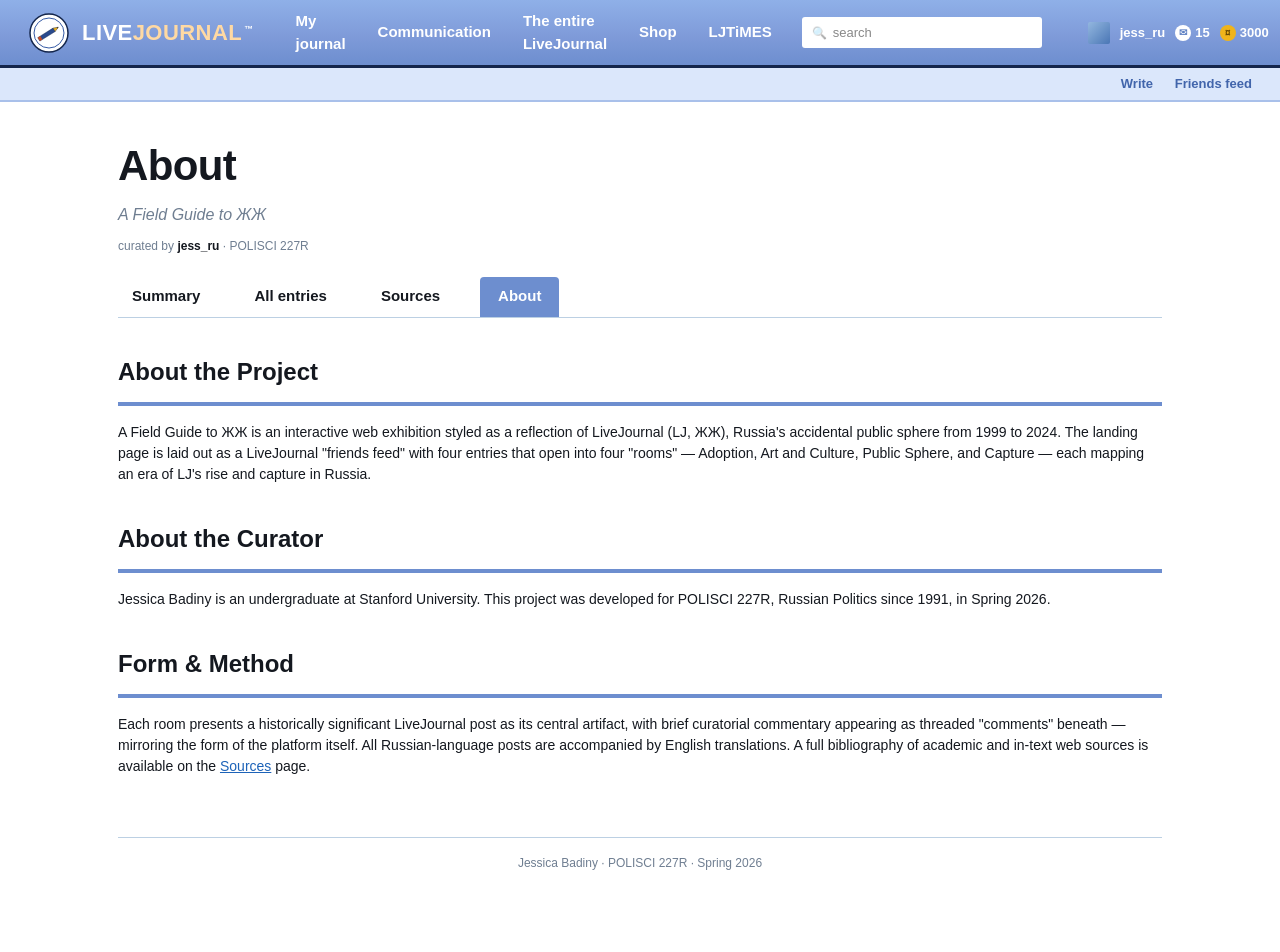
==== about.html @ 050419db "Add files via upload" ====
<!DOCTYPE html>
<html lang="en">
<head>
<meta charset="UTF-8" />
<meta name="viewport" content="width=device-width, initial-scale=1.0" />
<title>About — A Field Guide to ЖЖ</title>
<link rel="stylesheet" href="style.css" />
</head>
<body>
<nav class="lj-navbar">
  <a href="index.html" class="logo">
    <svg class="lj-icon" viewBox="0 0 42 42" xmlns="http://www.w3.org/2000/svg">
      <circle cx="21" cy="21" r="19" fill="#ffffff" stroke="#14264c" stroke-width="1.5"/>
      <circle cx="21" cy="21" r="15" fill="none" stroke="#355aa5" stroke-width="1"/>
      <g transform="rotate(-32 21 21)">
        <rect x="9" y="19" width="18" height="4" fill="#2a4a8d" stroke="#14264c" stroke-width="0.4"/>
        <rect x="9" y="19" width="3" height="4" fill="#c84d24"/>
        <polygon points="27,19 32,21 27,23" fill="#f0b41a" stroke="#14264c" stroke-width="0.4"/>
        <polygon points="30.5,20.2 32,21 30.5,21.8" fill="#3a2a14"/>
      </g>
    </svg>
    <span class="lj-wordmark">LIVE<span class="zhzh">JOURNAL</span><sup>™</sup></span>
  </a>
  <a href="index.html" class="nav-link">My journal</a>
  <a href="#" class="nav-link">Communication</a>
  <a href="#" class="nav-link">The entire LiveJournal</a>
  <a href="#" class="nav-link">Shop</a>
  <a href="#" class="nav-link">LJTiMES</a>
  <div class="search">search</div>
  <div class="user-chip">
    <span class="avatar"></span>
    <span class="username">jess_ru</span>
    <span class="badge"><span class="icon-mail">✉</span>15</span>
    <span class="badge"><span class="icon-coin">¤</span>3000</span>
    <a href="#" class="exit-link">exit</a>
  </div>
</nav>
<div class="lj-subnav">
  <a href="#">Write</a>
  <a href="index.html">Friends feed</a>
</div>
<main class="page">
  <h1 class="page-title">About</h1>
  <p class="page-subtitle">A Field Guide to ЖЖ</p>
  <p class="curator-line">curated by <strong>jess_ru</strong> · POLISCI 227R</p>
  <div class="page-tabs">
    <a href="index.html">Summary</a>
    <a href="index.html">All entries</a>
    <a href="sources.html">Sources</a>
    <a href="about.html" class="active">About</a>
  </div>

  <section class="top-stories-section">
    <h2 class="section-header">About the Project</h2>
    <p>A Field Guide to ЖЖ is an interactive web exhibition styled as a reflection of LiveJournal (LJ, ЖЖ), Russia's accidental public sphere from 1999 to 2024. The landing page is laid out as a LiveJournal "friends feed" with four entries that open into four "rooms" — Adoption, Art and Culture, Public Sphere, and Capture — each mapping an era of LJ's rise and capture in Russia.</p>

    <h2 class="section-header">About the Curator</h2>
    <p>Jessica Badiny is an undergraduate at Stanford University. This project was developed for POLISCI 227R, Russian Politics since 1991, in Spring 2026.</p>

    <h2 class="section-header">Form &amp; Method</h2>
    <p>Each room presents a historically significant LiveJournal post as its central artifact, with brief curatorial commentary appearing as threaded "comments" beneath — mirroring the form of the platform itself. All Russian-language posts are accompanied by English translations. A full bibliography of academic and in-text web sources is available on the <a href="sources.html">Sources</a> page.</p>
  </section>

  <p class="footer">
    Jessica Badiny · POLISCI 227R · Spring 2026
  </p>
</main>
</body>
</html>
---- style.css ----
/* Shared styles — A Field Guide to ЖЖ
   Visual direction: late-2000s LiveJournal redesign (Art. Lebedev Studio era):
   navy gradient header, LIVEJOURNAL wordmark + pencil-circle icon, light blue
   body, bold sans navigation, tab row under page title, white user chip. */

:root {
  /* Palette */
  --paper: #ffffff;          /* white body background */
  --paper-soft: #f3f8fc;
  --card: #ffffff;
  --nav-top: #7f9bd9;        /* light blue gradient — top */
  --nav-mid: #6d8ecf;        /* light blue gradient — mid */
  --nav-bot: #5c7fc2;        /* light blue gradient — bottom */
  --nav-edge: #14264c;
  --strip: #e3edf6;
  --rule: #bcd0e3;
  --rule-soft: #d8e2ec;
  --rule-dotted: #c8d6e3;
  --link: #1d63b8;
  --link-hover: #2d7ad9;
  --link-visited: #553388;
  --ink: #14181f;
  --muted: #6f7e91;
  --accent: #c84d24;         /* warm coral accent (banner/coin) */
  --gold: #f0b41a;           /* yellow coin */
  --warm-paper: #f5f1e8;
}

* { box-sizing: border-box; }
html, body { margin: 0; padding: 0; }
body {
  background: var(--paper);
  color: var(--ink);
  font-family: Arial, Helvetica, sans-serif;
  font-size: 14px;
  line-height: 1.5;
  -webkit-font-smoothing: antialiased;
  -moz-osx-font-smoothing: grayscale;
}

/* Force Arial site-wide */
h1,
h2,
h3,
h4,
h5,
h6,
p,
a,
span,
div {
    font-family: Arial, Helvetica, sans-serif;
}

a { color: var(--link); text-decoration: underline; }
a:hover { color: var(--link-hover); }
a:visited { color: var(--link-visited); }

/* ===================== TOP NAVBAR ===================== */
.lj-navbar {
  background: linear-gradient(
      to bottom,
      #8fb0e8 0%,
      #7f9bd9 55%,
      #6d8ecf 100%
  );
  color: #fff;
  padding: 0 28px;
  display: flex;
  align-items: center;
  gap: 28px;
  font-size: 15px;
  border-bottom: 3px solid var(--nav-edge);
  min-height: 68px;
  letter-spacing: 0;
}

/* Logo block: pencil-in-circle icon + LIVEJOURNAL wordmark */
.lj-navbar .logo {
  display: flex;
  align-items: center;
  gap: 12px;
  margin-right: 12px;
  text-decoration: none;
  color: #fff;
}
.lj-navbar .lj-icon {
  width: 42px;
  height: 42px;
  flex-shrink: 0;
}
.lj-navbar .lj-wordmark {
  font-family: Arial, Helvetica, sans-serif;
  font-weight: 900;
  font-size: 22px;
  letter-spacing: 0.02em;
  color: #fff;
}
.lj-navbar .lj-wordmark sup {
  font-size: 9px;
  font-weight: 700;
  vertical-align: super;
  margin-left: 2px;
}
.lj-navbar .zhzh { color: #ffd9a3; }

/* Nav links */
.lj-navbar a.nav-link {
  color: #fff;
  text-decoration: none;
  font-weight: 700;
  font-size: 15px;
  padding: 6px 2px;
}
.lj-navbar a.nav-link:hover { text-decoration: underline; }

/* Search box */
.lj-navbar .search {
  margin-left: auto;
  display: flex;
  align-items: center;
  background: #fff;
  border-radius: 3px;
  padding: 6px 10px;
  min-width: 240px;
  color: #888;
  font-size: 13px;
}
.lj-navbar .search::before {
  content: "🔍";
  margin-right: 6px;
  opacity: 0.55;
  font-size: 12px;
}

/* User chip on the far right */
.lj-navbar .user-chip {
  display: flex;
  align-items: center;
  gap: 10px;
  margin-left: 18px;
  font-size: 13px;
}
.lj-navbar .user-chip .avatar {
  width: 22px;
  height: 22px;
  border-radius: 2px;
  background: linear-gradient(135deg, #93b7df 0%, #4a76b5 100%);
  display: inline-block;
}
.lj-navbar .user-chip .username {
  color: #fff;
  font-weight: 700;
}
.lj-navbar .user-chip .badge {
  display: inline-flex;
  align-items: center;
  gap: 4px;
  color: #fff;
  font-weight: 700;
}
.lj-navbar .user-chip .badge .icon-mail,
.lj-navbar .user-chip .badge .icon-coin {
  width: 16px;
  height: 16px;
  display: inline-block;
  border-radius: 50%;
}
.lj-navbar .user-chip .badge .icon-mail {
  background: #fff;
  color: var(--nav-bot);
  font-size: 10px;
  text-align: center;
  line-height: 16px;
  font-weight: 900;
}
.lj-navbar .user-chip .badge .icon-coin {
  background: var(--gold);
  color: #6a4a00;
  font-size: 10px;
  text-align: center;
  line-height: 16px;
  font-weight: 900;
}
.lj-navbar .user-chip a.exit-link {
  color: #fff;
  margin-left: 8px;
  text-decoration: none;
  opacity: 0.85;
}
.lj-navbar .user-chip a.exit-link:hover { text-decoration: underline; }

/* Sub-row under the navbar with "Write / Friends feed" */
.lj-subnav {
  background: #dbe7fb;
  padding: 6px 28px;
  text-align: right;
  font-size: 13px;
  border-bottom: 2px solid #a9c0ea;
}
.lj-subnav a {
  color: #355aa5;
  text-decoration: none;
  margin-left: 18px;
  font-weight: 600;
  opacity: 0.92;
}
.lj-subnav a:hover { text-decoration: underline; opacity: 1; }

/* ===================== PAGE WRAPPER ===================== */
.page {
  max-width: 1100px;
  margin: 32px auto 80px;
  padding: 0 28px;
}

/* Page title block */
.page-title {
  font-family: Arial, Helvetica, sans-serif;
  font-size: 42px;
  font-weight: 900;
  margin: 12px 0 6px;
  letter-spacing: -0.015em;
  color: var(--ink);
}
.page-title .zhzh { color: var(--ink); }
.page-subtitle {
  color: var(--muted);
  font-style: italic;
  margin: 0 0 10px;
  font-size: 16px;
  font-family: Arial, Helvetica, sans-serif;
}
.curator-line {
  font-size: 12px;
  color: var(--muted);
  margin: 0 0 22px;
}
.curator-line strong { color: var(--ink); font-weight: 700; }

/* Tab row — "Summary / The Big Year / Updates from friends / Shop" */
.page-tabs {
  display: flex;
  gap: 26px;
  align-items: center;
  margin: 18px 0 28px;
  border-bottom: 1px solid var(--rule);
  padding-bottom: 0;
}
.page-tabs a {
  display: inline-block;
  padding: 8px 14px;
  font-size: 15px;
  font-weight: 700;
  color: var(--ink);
  text-decoration: none;
  border-bottom: 2px solid transparent;
}
.page-tabs a.active {
  background: var(--nav-mid);
  color: #fff;
  border-radius: 4px 4px 0 0;
  padding: 8px 18px;
}
.page-tabs a:not(.active):hover {
  border-bottom: 2px solid var(--nav-mid);
}

.note-strip {
  background: #fff8e1;
  border: 1px solid #e6d59a;
  border-left: 3px solid var(--accent);
  padding: 12px 16px;
  font-size: 13px;
  color: #5a4a1a;
  margin-bottom: 28px;
  font-family: Arial, Helvetica, sans-serif;
}

/* ===================== TOP STORIES (homepage) ===================== */
.section-header {
  font-size: 24px;
  font-weight: 900;
  margin: 36px 0 16px;
  color: var(--ink);
  border-bottom: 4px solid #6d8ecf;
  padding-bottom: 12px;
}
.section-subtitle {
    display: block;
    font-size: 0.5em;
    font-weight: normal;
    color: #5c7fc2;
    margin-top: 4px;
}
.top-stories-section { margin-bottom: 24px; }
.top-story {
  padding: 18px 0 22px;
  border-bottom: 3px solid #dbe7fb;
}
.top-story:last-child { border-bottom: none; padding-bottom: 8px; }
.top-story h3 {
  font-family: Arial, Helvetica, sans-serif;
  font-size: 22px;
  font-weight: 900;
  margin: 0 0 6px;
  letter-spacing: -0.01em;
  line-height: 1.25;
}
.top-story h3 a { color: var(--link); text-decoration: none; }
.top-story h3 a:hover { text-decoration: underline; color: var(--link-hover); }
.top-story .byline {
  font-size: 13px;
  color: var(--muted);
  margin: 0 0 10px;
  display: flex;
  align-items: center;
  gap: 8px;
  flex-wrap: wrap;
}
.top-story .byline .userpic-mini {
  display: inline-block;
  width: 22px;
  height: 22px;
  border: 1px solid var(--rule);
  border-radius: 2px;
  background: linear-gradient(135deg, #355aa5 0%, #6e93cc 100%);
  flex-shrink: 0;
}
.top-story .byline .username {
  color: var(--link);
  font-weight: 700;
  text-decoration: none;
}
.top-story .byline .username:hover { text-decoration: underline; }
.top-story .byline .real-name { color: var(--muted); }
.top-story .preview {
  font-family: Arial, Helvetica, sans-serif;
  font-size: 15px;
  line-height: 1.6;
  margin: 0;
  color: var(--ink);
}
.top-story .preview .ru-title {
  font-weight: 700;
  display: block;
  margin-bottom: 4px;
}
.top-story .preview .ru-text {
  display: block;
  margin-bottom: 6px;
}
.top-story .preview .en {
  display: block;
  color: var(--muted);
  font-style: italic;
  font-size: 13px;
}

/* jess_ru's curator-post entry on homepage */
.userpic.up-curator {
  background: linear-gradient(135deg, #8a6a1c 0%, #f0b41a 100%);
  font-family: Arial, Helvetica, sans-serif;
}
.curator-post {
    margin-top: 40px;
}
.curator-post .entry {
    margin-bottom: 0;
    border: 1px solid #a9c0ea;
}
.curator-post .entry-date-bar {
    background: #dbe7fb;
    color: #355aa5;
    font-weight: bold;
    border-bottom: 2px solid #a9c0ea;
}
.curator-post .entry-content h2 {
    color: #355aa5;
}
.curator-post .entry-actions {
    border-top: 2px solid #dbe7fb;
}
.curator-post .entry-content .body-prose p {
  font-family: Arial, Helvetica, sans-serif;
  font-size: 14.5px;
  line-height: 1.7;
  margin: 0 0 14px;
}
.curator-post .entry-content .body-prose .rooms-inset {
  background: var(--paper-soft);
  border-left: 3px solid var(--nav-mid);
  padding: 14px 18px;
  margin: 14px 0;
  font-family: Arial, Helvetica, sans-serif;
  font-size: 14px;
  line-height: 1.6;
}
.curator-post .entry-content .body-prose .rooms-inset .room-item { margin-bottom: 8px; }
.curator-post .entry-content .body-prose .rooms-inset .room-item:last-child { margin-bottom: 0; }
.curator-post .entry-content .body-prose .rooms-inset .room-item strong {
  font-family: Arial, Helvetica, sans-serif;
  font-weight: 800;
  color: var(--link);
  margin-right: 4px;
}

/* Extended abstract section on the landing page */
.abstract {
  background: var(--card);
  border: 1px solid var(--rule);
  border-radius: 3px;
  padding: 28px 34px 30px;
  margin: 8px 0 32px;
  box-shadow: 0 1px 2px rgba(20, 38, 76, 0.05);
}
.abstract h2 {
  font-family: Arial, Helvetica, sans-serif;
  font-size: 22px;
  font-weight: 900;
  margin: 0 0 16px;
  letter-spacing: -0.01em;
  color: var(--ink);
  border-bottom: 1px solid var(--rule-soft);
  padding-bottom: 10px;
}
.abstract p {
  font-family: Arial, Helvetica, sans-serif;
  font-size: 15px;
  line-height: 1.7;
  color: var(--ink);
  margin: 0 0 14px;
}
.abstract .rooms-list {
  background: var(--paper-soft);
  border-left: 3px solid var(--nav-mid);
  padding: 16px 22px;
  margin: 18px 0;
  font-family: Arial, Helvetica, sans-serif;
  font-size: 14.5px;
  line-height: 1.6;
}
.abstract .rooms-list .room-item { margin-bottom: 10px; }
.abstract .rooms-list .room-item:last-child { margin-bottom: 0; }
.abstract .rooms-list .room-item strong {
  font-family: Arial, Helvetica, sans-serif;
  font-weight: 800;
  color: var(--link);
  display: inline-block;
  margin-right: 4px;
}

.archive-label {
  font-size: 11px;
  color: var(--muted);
  text-transform: uppercase;
  letter-spacing: 0.18em;
  border-bottom: 1px solid var(--rule);
  padding-bottom: 6px;
  margin: 32px 0 18px;
  font-weight: 700;
}

/* ===================== ENTRY CARDS ===================== */
.entry {
  background: var(--card);
  border: 1px solid var(--rule);
  margin-bottom: 22px;
  border-radius: 3px;
  box-shadow: 0 1px 2px rgba(20, 38, 76, 0.05);
}
.entry-date-bar {
  background: var(--strip);
  padding: 7px 18px;
  font-size: 12px;
  color: var(--muted);
  border-bottom: 1px solid var(--rule-soft);
  font-weight: 600;
}
.entry-body {
  display: grid;
  grid-template-columns: 120px 1fr;
  gap: 18px;
  padding: 20px 22px;
}
.userpic {
  width: 104px;
  height: 104px;
  border: 1px solid var(--rule);
  border-radius: 2px;
  display: flex;
  align-items: center;
  justify-content: center;
  font-family: Arial, Helvetica, sans-serif;
  font-size: 30px;
  font-weight: bold;
  color: #fff;
  letter-spacing: 0.04em;
}
.userpic.up1 { background: linear-gradient(135deg, #7a2415 0%, #b53d20 100%); }
.userpic.up2 { background: linear-gradient(135deg, #355aa5 0%, #6e93cc 100%); }
.userpic.up3 { background: linear-gradient(135deg, #3e6b3e 0%, #6b9a52 100%); }
.userpic.up4 { background: linear-gradient(135deg, #5a4a6e 0%, #8a6cb1 100%); }

.entry-content h2 {
  margin: 0 0 6px;
  font-family: Arial, Helvetica, sans-serif;
  font-size: 24px;
  font-weight: 800;
  letter-spacing: -0.01em;
}
.entry-content h2 a { color: var(--link); text-decoration: none; }
.entry-content h2 a:hover { text-decoration: underline; color: var(--link-hover); }
.entry-meta {
  font-size: 12px;
  color: var(--muted);
  margin: 0 0 12px;
}
.entry-meta .label { font-weight: 700; color: var(--ink); }
.entry-preview {
  font-family: Arial, Helvetica, sans-serif;
  font-size: 14.5px;
  line-height: 1.6;
  color: var(--ink);
  margin: 0 0 14px;
}
.entry-actions {
  font-size: 12px;
  color: var(--muted);
  display: flex;
  align-items: center;
  gap: 14px;
  border-top: 1px dotted var(--rule-dotted);
  padding-top: 10px;
}
.entry-actions a { color: var(--link); text-decoration: none; }
.entry-actions a:hover { text-decoration: underline; }
.entry-actions .read-more {
  margin-left: auto;
  font-weight: 700;
}

/* ===================== FOOTER ===================== */
.footer {
  margin-top: 60px;
  padding-top: 16px;
  border-top: 1px solid var(--rule);
  text-align: center;
  font-size: 12px;
  color: var(--muted);
}

/* ===================== ROOM PAGES ===================== */
.entry-full {
  background: var(--card);
  border: 1px solid var(--rule);
  margin-top: 24px;
  border-radius: 3px;
  box-shadow: 0 1px 2px rgba(20, 38, 76, 0.06);
}
.entry-full .entry-header {
  display: grid;
  grid-template-columns: 120px 1fr;
  gap: 18px;
  padding: 22px 22px 0;
}
.entry-full h1 {
  font-family: Arial, Helvetica, sans-serif;
  font-size: 34px;
  margin: 0 0 6px;
  color: var(--link);
  font-weight: 900;
  letter-spacing: -0.015em;
}
.entry-full .meta-row {
  font-size: 12px;
  color: var(--muted);
  margin-bottom: 4px;
}
.entry-full .meta-row .label { color: var(--ink); font-weight: 700; }
.entry-full .tags {
  font-size: 12px;
  color: var(--muted);
  margin-bottom: 18px;
}
.entry-full .tags a { color: var(--link); }
.entry-full .entry-body-area {
  padding: 24px 28px 28px;
  border-top: 1px solid var(--rule-soft);
  margin-top: 16px;
}

/* ===================== INLINE POST RECREATION ===================== */
.curator-note {
    background: #f3f8fc;
    border-left: 4px solid #6d8ecf;
    padding: 16px 22px;
    margin: 24px 0 22px;
    font-family: Arial, Helvetica, sans-serif;
    color: var(--ink);
}
.curator-note .room-label {
    font-size: 11px;
    letter-spacing: 0.18em;
    color: #5c7fc2;
    margin: 0 0 8px;
    font-weight: 900;
}
.curator-note p {
    margin: 0;
    font-size: 14px;
    line-height: 1.6;
    color: var(--ink);
    font-style: italic;
}
.entry-text {
    font-family: Arial, Helvetica, sans-serif;
    font-size: 15px;
    line-height: 1.7;
    margin: 14px 0;
    color: var(--ink);
}
.entry-text p { margin: 0 0 12px; }
.entry-text p:last-child { margin-bottom: 0; }
.entry-text .translation {
    font-style: italic;
    font-size: 12.5px;
    color: var(--muted);
    margin-top: 8px;
}
.entry-text .translation .t-label {
    font-style: normal;
    font-weight: bold;
    color: var(--ink);
    font-size: 11px;
    letter-spacing: 0.1em;
    text-transform: uppercase;
    display: block;
    margin-bottom: 8px;
}
.entry-text .translation p { margin: 0 0 8px; font-size: 12.5px; }
.entry-text .translation p:last-child { margin: 0; }
.entry-text .youtube-stub {
    background: #f5f5f5;
    border: 1px solid var(--rule);
    padding: 18px 24px;
    margin: 14px 0;
    text-align: center;
    font-family: Arial, Helvetica, sans-serif;
    font-size: 13px;
    color: var(--muted);
    font-style: italic;
}
.entry-text .post-link {
    color: var(--link);
    text-decoration: underline;
}
.lj-metadata {
    background: #f5f7fa;
    border: 1px solid var(--rule-soft);
    border-left: 3px solid #6d8ecf;
    padding: 10px 14px;
    margin: 16px 0 14px;
    font-size: 12px;
    color: var(--muted);
}
.lj-metadata p { margin: 4px 0; }
.lj-metadata strong { font-weight: bold; color: var(--ink); }
.comment-count {
    color: var(--muted);
    font-weight: normal;
    font-size: 12px;
    margin-left: 6px;
}
.entry-navigation {
    display: flex;
    justify-content: space-between;
    align-items: center;
    border-top: 2px solid #dbe7fb;
    padding: 14px 0 0;
    margin-top: 30px;
    font-size: 13px;
    gap: 16px;
    flex-wrap: wrap;
}
.entry-navigation a {
    color: #355aa5;
    text-decoration: none;
    font-weight: 600;
}
.entry-navigation a:hover { text-decoration: underline; }

/* ===================== EMBEDDED POST ARTIFACT (unused, kept for fallback) ===================== */
.post-artifact {
  margin: 28px 0 24px;
  padding: 0;
  background: #d8dee5;
  border: 1px solid var(--rule);
  border-radius: 3px;
  box-shadow: 0 1px 3px rgba(20, 38, 76, 0.08);
}
.post-artifact img {
  display: block;
  width: 100%;
  height: auto;
  border-bottom: 1px solid var(--rule);
}
.post-artifact figcaption {
  padding: 12px 16px 14px;
  font-family: Arial, Helvetica, sans-serif;
  font-size: 12.5px;
  color: var(--muted);
  line-height: 1.5;
  background: var(--card);
}
.post-artifact figcaption strong { color: var(--ink); }
.post-artifact figcaption a { color: var(--link); }

/* Author-note (room page top: jess_ru framing the artifact) */
.author-note {
  background: var(--card);
  border: 1px solid var(--rule);
  border-radius: 3px;
  box-shadow: 0 1px 2px rgba(20, 38, 76, 0.05);
  margin-bottom: 18px;
}
.author-note .entry-date-bar {
  background: var(--strip);
  padding: 7px 18px;
  font-size: 12px;
  color: var(--muted);
  border-bottom: 1px solid var(--rule-soft);
  font-weight: 600;
}
.author-note .note-body {
  display: grid;
  grid-template-columns: 76px 1fr;
  gap: 16px;
  padding: 16px 20px 18px;
  align-items: start;
}
.author-note .mini-pic {
  width: 60px;
  height: 60px;
  border: 1px solid var(--rule);
  border-radius: 2px;
  display: flex;
  align-items: center;
  justify-content: center;
  font-family: Arial, Helvetica, sans-serif;
  font-size: 22px;
  font-weight: bold;
  color: #fff;
  background: linear-gradient(135deg, #8a6a1c 0%, #f0b41a 100%);
}
.author-note h1 {
  font-family: Arial, Helvetica, sans-serif;
  font-size: 22px;
  font-weight: 900;
  margin: 0 0 6px;
  color: var(--ink);
  letter-spacing: -0.01em;
  line-height: 1.25;
}
.author-note .who-line {
  font-size: 12px;
  color: var(--muted);
  margin: 0 0 8px;
}
.author-note .who-line strong { color: var(--ink); }
.author-note .frame {
  font-family: Arial, Helvetica, sans-serif;
  font-size: 14px;
  line-height: 1.6;
  margin: 0;
  color: var(--ink);
}

/* "Leave a comment" stub at end of comments thread */
.leave-comment {
  border-top: 1px solid var(--rule-soft);
  margin-top: 10px;
  padding: 14px 0 0;
  display: flex;
  align-items: center;
  gap: 12px;
  color: var(--muted);
  font-size: 13px;
  font-style: italic;
}
.leave-comment .stub-pic {
  width: 28px;
  height: 28px;
  border: 1px dashed var(--rule);
  border-radius: 2px;
  display: flex;
  align-items: center;
  justify-content: center;
  color: var(--muted);
  font-size: 16px;
}

/* ===================== SCROLLYTELLING ===================== */
.scrolly {
  position: relative;
  display: grid;
  grid-template-columns: 1fr 1fr;
  gap: 28px;
  margin: 16px 0 32px;
}
.sticky-graphic {
  position: sticky;
  top: 24px;
  height: calc(100vh - 60px);
  background: var(--warm-paper);
  border: 1px solid var(--rule);
  border-radius: 3px;
  display: flex;
  align-items: center;
  justify-content: center;
  overflow: hidden;
}
.panel {
  display: none;
  width: 100%;
  height: 100%;
  flex-direction: column;
  align-items: center;
  justify-content: center;
  padding: 28px;
  text-align: center;
}
.panel.is-active { display: flex; }
.panel .label {
  font-size: 10px;
  letter-spacing: 0.22em;
  text-transform: uppercase;
  color: var(--accent);
  margin-bottom: 12px;
  font-weight: 700;
}
.panel .title {
  font-family: Arial, Helvetica, sans-serif;
  font-size: 22px;
  margin-bottom: 14px;
  font-weight: 800;
  color: var(--ink);
}
.panel .placeholder-frame {
  width: 100%;
  max-width: 340px;
  border: 1px solid var(--rule);
  background: #fff;
  padding: 24px;
  font-size: 12px;
  color: var(--muted);
  font-family: Arial, Helvetica, sans-serif;
  font-style: italic;
  margin-bottom: 14px;
  line-height: 1.5;
}
.panel .placeholder-frame .browser-bar {
  font-family: Arial, Helvetica, sans-serif;
  font-style: normal;
  font-size: 10px;
  background: #ddd;
  margin: -24px -24px 16px;
  padding: 6px 12px;
  border-bottom: 1px solid #aaa;
  text-align: left;
  color: #333;
}
.panel .placeholder-frame .lj-mockup {
  font-style: normal;
  text-align: left;
  font-family: Arial, Helvetica, sans-serif;
  font-size: 13px;
  color: var(--ink);
}
.panel .placeholder-frame .lj-mockup .handle {
  color: var(--link);
  font-weight: bold;
  font-size: 12px;
  margin-bottom: 4px;
}
.panel .arch-grid {
  display: grid;
  grid-template-columns: 1fr 1fr;
  gap: 0;
  width: 100%;
  max-width: 360px;
  border: 1px solid var(--rule);
  background: #fff;
  font-family: Arial, Helvetica, sans-serif;
}
.panel .arch-grid > div { padding: 14px 14px 16px; }
.panel .arch-grid > div + div { border-left: 1px solid var(--rule); }
.panel .arch-grid h4 {
  margin: 0 0 8px;
  font-size: 10px;
  letter-spacing: 0.18em;
  text-transform: uppercase;
  color: var(--accent);
}
.panel .arch-grid ul {
  margin: 0;
  padding-left: 16px;
  font-size: 11px;
  color: var(--ink);
  text-align: left;
  line-height: 1.5;
}
.panel .arch-grid li { margin-bottom: 3px; }

.steps .step {
  min-height: 56vh;
  padding: 22px 24px;
  margin-bottom: 16px;
  background: var(--card);
  border: 1px solid var(--rule);
  border-radius: 3px;
  opacity: 0.45;
  transition: opacity 0.35s ease, border-color 0.35s ease;
}
.steps .step.is-active {
  opacity: 1;
  border-color: var(--accent);
  box-shadow: 0 0 0 1px var(--accent);
}
.steps .step h3 {
  margin: 0 0 10px;
  font-family: Arial, Helvetica, sans-serif;
  font-size: 20px;
  color: var(--link);
  font-weight: 800;
  letter-spacing: -0.01em;
}
.steps .step p {
  margin: 0 0 12px;
  font-family: Arial, Helvetica, sans-serif;
  font-size: 14.5px;
  line-height: 1.65;
}
.steps .step .source {
  font-size: 11px;
  color: var(--muted);
  border-top: 1px dotted var(--rule-dotted);
  padding-top: 8px;
  font-family: Arial, Helvetica, sans-serif;
}

/* ===================== COMMENTS ===================== */
.comments {
  background: var(--card);
  border: 1px solid var(--rule);
  border-radius: 3px;
  padding: 18px 24px 20px;
  margin: 24px 0 0;
}
.comments h3 {
  margin: 0 0 14px;
  font-family: Arial, Helvetica, sans-serif;
  font-size: 17px;
  border-bottom: 1px solid var(--rule-soft);
  padding-bottom: 8px;
  font-weight: 800;
}
.comment {
  display: grid;
  grid-template-columns: 50px 1fr;
  gap: 12px;
  padding: 12px 0;
  border-bottom: 1px dotted var(--rule-dotted);
}
.comment:last-child { border-bottom: none; }
.comment .mini-pic {
  width: 40px;
  height: 40px;
  border: 1px solid var(--rule);
  border-radius: 2px;
  display: flex;
  align-items: center;
  justify-content: center;
  font-size: 14px;
  color: #fff;
  font-weight: bold;
  font-family: Arial, Helvetica, sans-serif;
  background: linear-gradient(135deg, #355aa5 0%, #6e93cc 100%);
}
.comment .who { font-weight: 700; color: var(--link); font-size: 13px; }
.comment .when { color: var(--muted); font-size: 11px; margin-left: 8px; }
.comment .body {
  font-size: 13px;
  line-height: 1.55;
  margin-top: 4px;
  font-family: Arial, Helvetica, sans-serif;
}
.comment.reply {
  margin-left: 32px;
  background: var(--paper-soft);
  padding-left: 14px;
  border-left: 2px solid var(--rule-dotted);
}

/* ===================== STUB ROOMS ===================== */
.stub {
  background: var(--card);
  border: 1px dashed var(--rule);
  border-radius: 3px;
  padding: 60px 28px;
  margin: 32px 0;
  text-align: center;
}
.stub h2 {
  font-family: Arial, Helvetica, sans-serif;
  font-size: 26px;
  margin: 0 0 12px;
  color: var(--link);
  font-weight: 900;
}
.stub p { color: var(--muted); margin: 6px 0; }
.stub .back {
  display: inline-block;
  margin-top: 18px;
  color: var(--link);
  font-weight: 700;
}

/* ===================== RESPONSIVE ===================== */
@media (max-width: 880px) {
  .lj-navbar { flex-wrap: wrap; padding: 10px 16px; gap: 14px; min-height: 0; }
  .lj-navbar .search { min-width: 0; order: 5; width: 100%; margin-left: 0; }
  .lj-navbar .user-chip { margin-left: auto; }
  .page { padding: 0 16px; }
  .page-title { font-size: 32px; }
  .page-tabs { flex-wrap: wrap; gap: 10px; }
}
@media (max-width: 720px) {
  .scrolly { grid-template-columns: 1fr; }
  .sticky-graphic {
    position: relative;
    height: 320px;
    top: 0;
    margin-bottom: 16px;
  }
  .entry-body, .entry-full .entry-header { grid-template-columns: 80px 1fr; gap: 14px; }
  .userpic { width: 70px; height: 70px; font-size: 22px; }
  .entry-content h2 { font-size: 20px; }
  .entry-full h1 { font-size: 26px; }
}
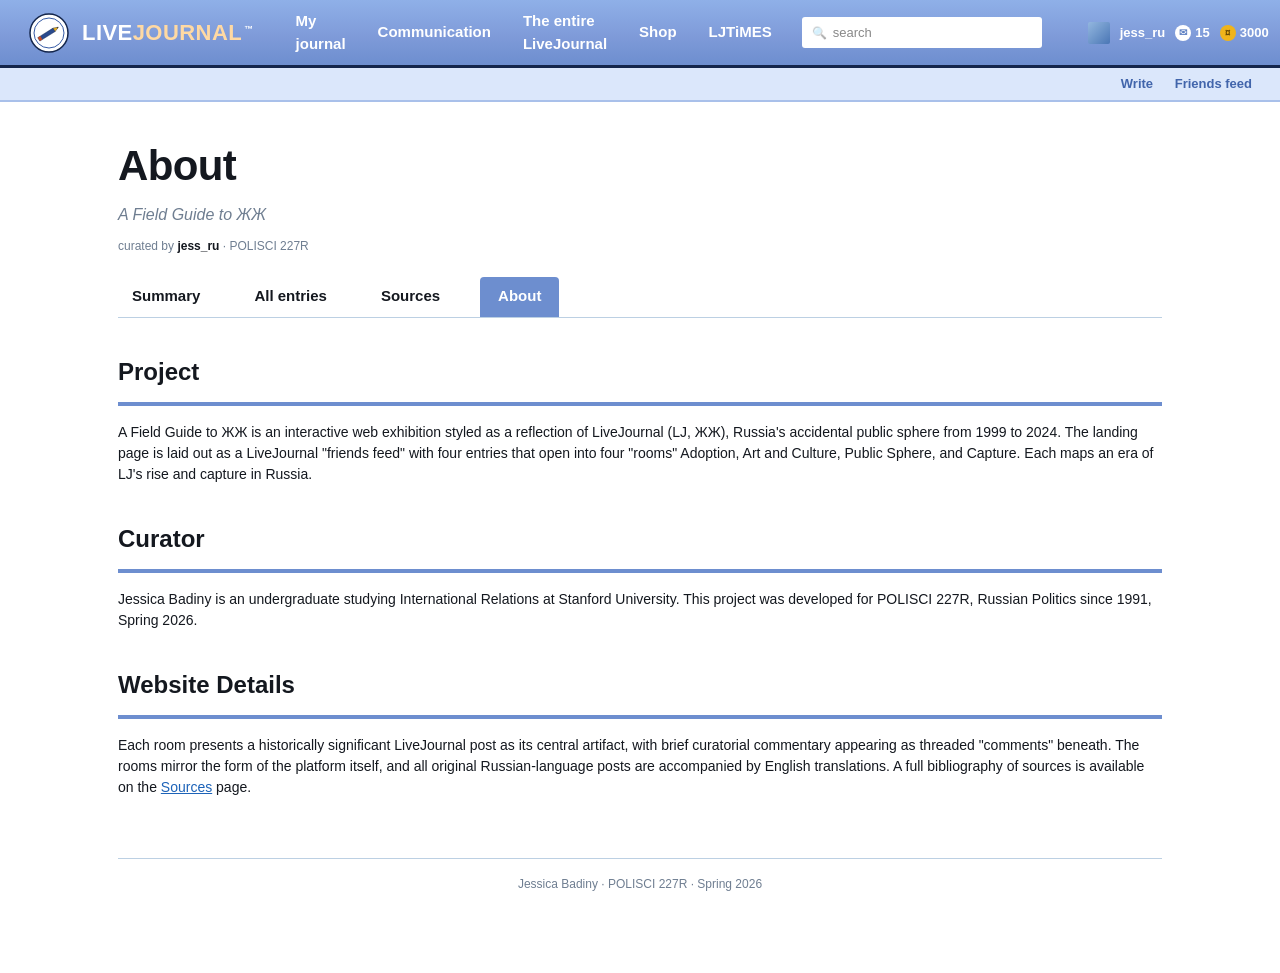
==== commit 014680dc: "Update about.html" ====
--- a/about.html
+++ b/about.html
@@ -51,14 +51,14 @@
   </div>
 
   <section class="top-stories-section">
-    <h2 class="section-header">About the Project</h2>
-    <p>A Field Guide to ЖЖ is an interactive web exhibition styled as a reflection of LiveJournal (LJ, ЖЖ), Russia's accidental public sphere from 1999 to 2024. The landing page is laid out as a LiveJournal "friends feed" with four entries that open into four "rooms" — Adoption, Art and Culture, Public Sphere, and Capture — each mapping an era of LJ's rise and capture in Russia.</p>
+    <h2 class="section-header">Project</h2>
+    <p>A Field Guide to ЖЖ is an interactive web exhibition styled as a reflection of LiveJournal (LJ, ЖЖ), Russia's accidental public sphere from 1999 to 2024. The landing page is laid out as a LiveJournal "friends feed" with four entries that open into four "rooms" Adoption, Art and Culture, Public Sphere, and Capture. Each maps an era of LJ's rise and capture in Russia.</p>
 
-    <h2 class="section-header">About the Curator</h2>
-    <p>Jessica Badiny is an undergraduate at Stanford University. This project was developed for POLISCI 227R, Russian Politics since 1991, in Spring 2026.</p>
+    <h2 class="section-header">Curator</h2>
+    <p>Jessica Badiny is an undergraduate studying International Relations at Stanford University. This project was developed for POLISCI 227R, Russian Politics since 1991, Spring 2026.</p>
 
-    <h2 class="section-header">Form &amp; Method</h2>
-    <p>Each room presents a historically significant LiveJournal post as its central artifact, with brief curatorial commentary appearing as threaded "comments" beneath — mirroring the form of the platform itself. All Russian-language posts are accompanied by English translations. A full bibliography of academic and in-text web sources is available on the <a href="sources.html">Sources</a> page.</p>
+    <h2 class="section-header">Website Details</h2>
+    <p>Each room presents a historically significant LiveJournal post as its central artifact, with brief curatorial commentary appearing as threaded "comments" beneath. The rooms mirror the form of the platform itself, and all original Russian-language posts are accompanied by English translations. A full bibliography of sources is available on the <a href="sources.html">Sources</a> page.</p>
   </section>
 
   <p class="footer">
